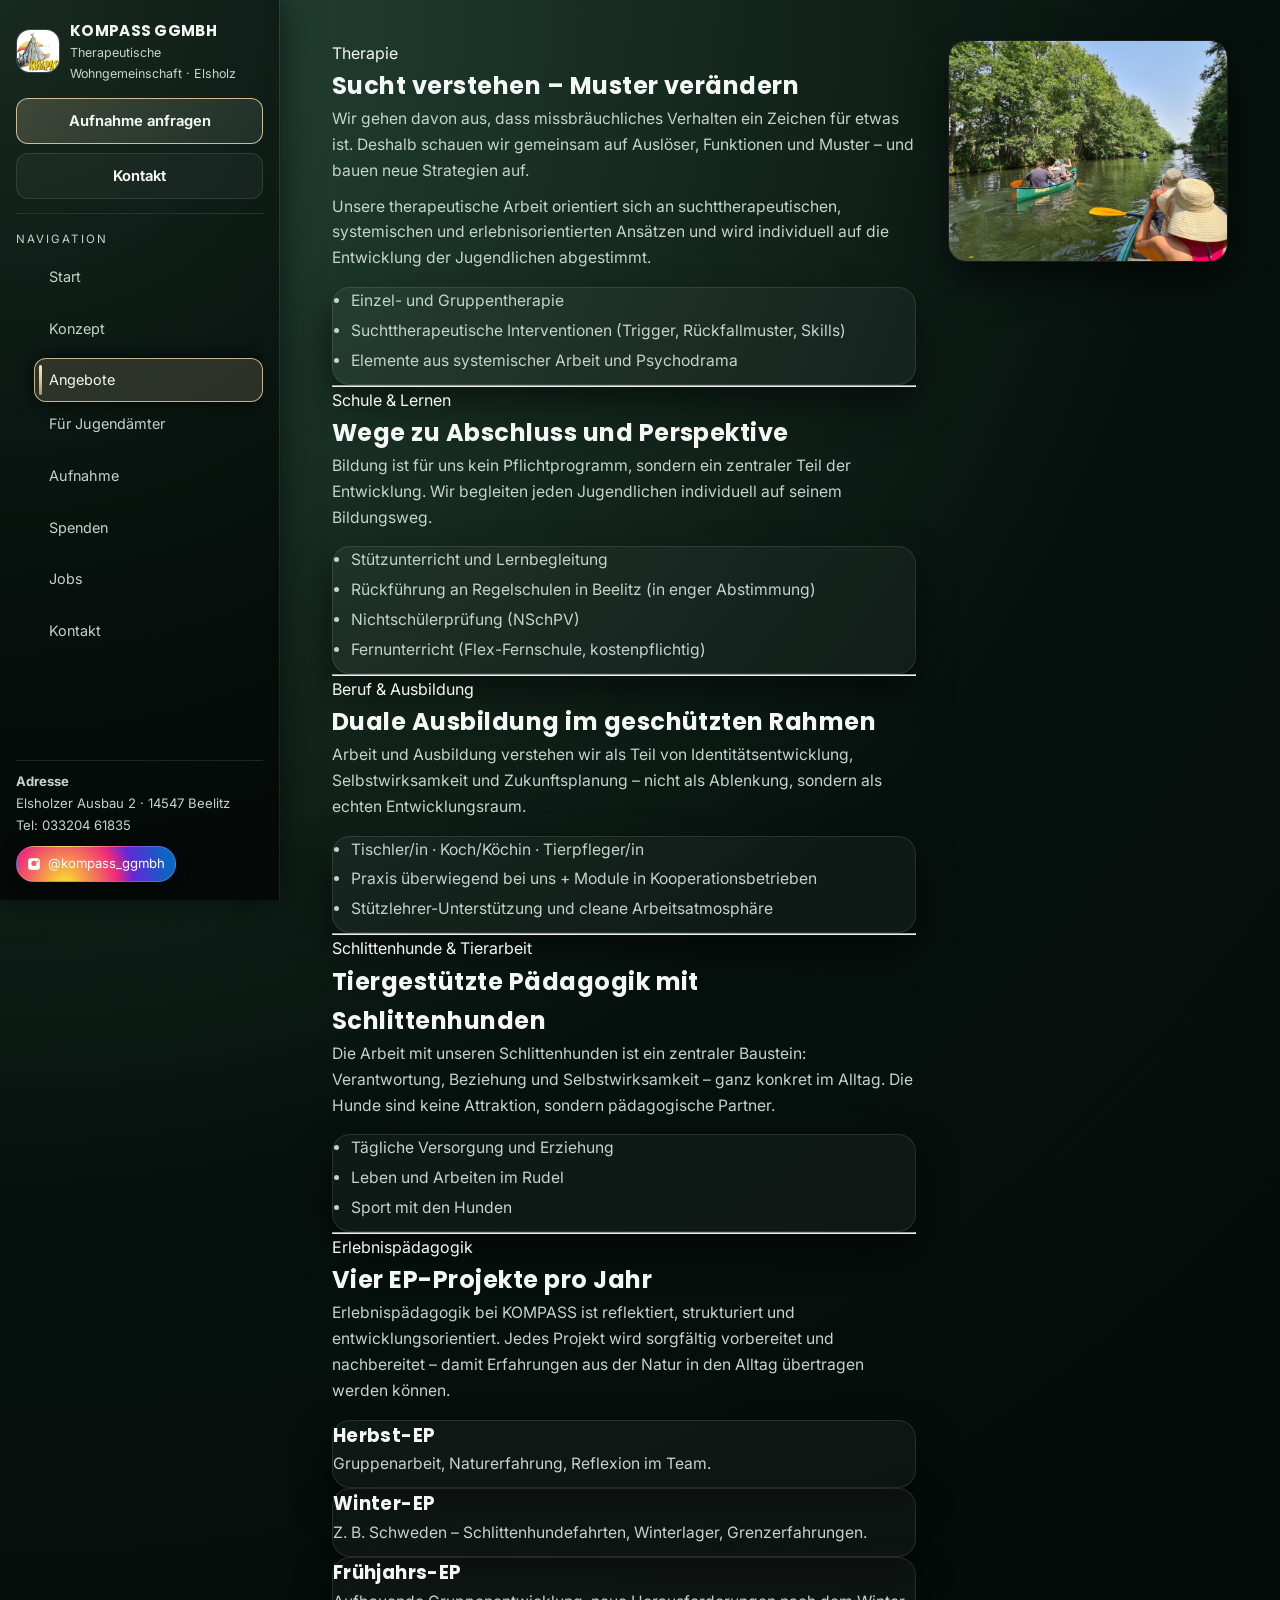
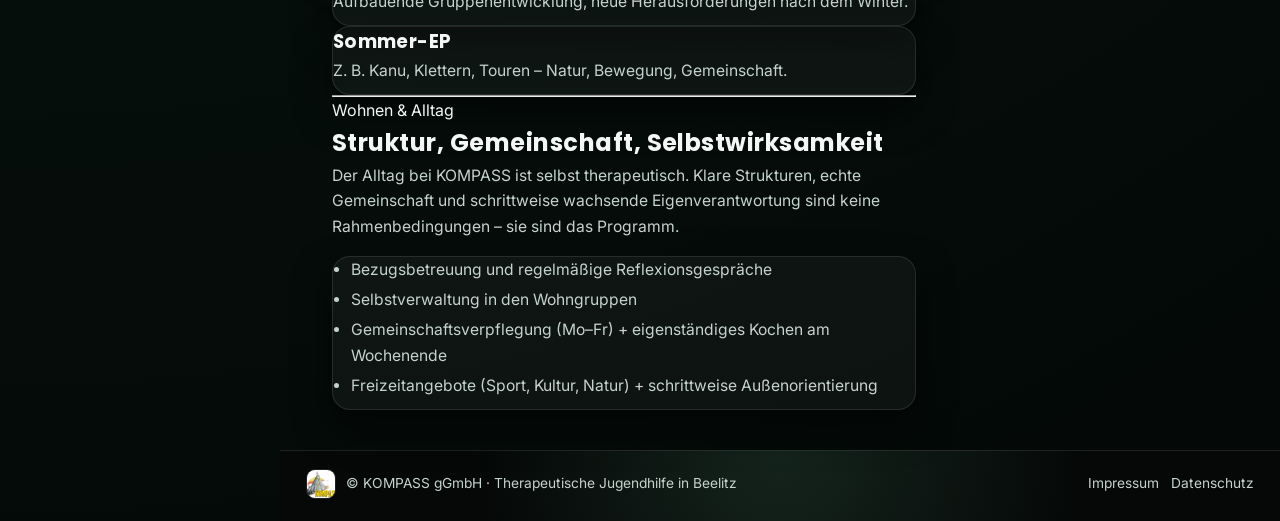
==== angebote.html @ edcd8ee6 "Add files via upload" ====
<!DOCTYPE html>
<html lang="de">
<head>
  <meta charset="UTF-8" /><meta name="viewport" content="width=device-width,initial-scale=1.0" />
  <title>Angebote – KOMPASS gGmbH</title>
  <link rel="preconnect" href="https://fonts.googleapis.com" />
  <link href="https://fonts.googleapis.com/css2?family=Inter:wght@300;400;500;600&family=Poppins:wght@500;600;700&display=swap" rel="stylesheet" />
  <style>
:root{
  --bg:#06110d;
  --bg2:#0d1c16;
  --panel:#0c1712;
  --panel2:#102019;
  --text:#f4f7f5;
  --muted:#c5d3cd;
  --accent:#d9c39b;
  --accent2:#8fbca5;
  --border:rgba(255,255,255,.10);
  --shadow:0 18px 36px rgba(0,0,0,.55);
  --sidebar:280px;
  --radius:18px;
}


/* --- Fix: prevent horizontal scrollbar + sidebar hover stutter --- */
html, body{
  width:100%;
  overflow-x:hidden;
}
.sidebar{
  overflow-x:hidden; /* keep vertical scroll, kill horizontal */
}
.sidebar nav{
  overflow-x:hidden;
}
.sidebar a{
  will-change: transform;
}
/* -------------------------------------------------------------- */

*{box-sizing:border-box;margin:0;padding:0}
html{scroll-behavior:smooth}
body{
  font-family: Inter, system-ui, -apple-system, "Segoe UI", sans-serif;
  background: radial-gradient(circle at top left,#294a3a 0,var(--bg) 48%,#040807 100%);
  color:var(--text);
  line-height:1.65;
}
h1,h2,h3,.brand-name{
  font-family:Poppins,system-ui,-apple-system,"Segoe UI",sans-serif;
  letter-spacing:.02em;
}
a{color:var(--accent);text-decoration:none}
a:hover{text-decoration:underline}

.layout{display:flex;min-height:100vh}

/* Sidebar */
.sidebar{
  position:sticky;top:0;align-self:flex-start;
  width:var(--sidebar);min-height:100vh;
  padding:18px 16px;
  background: radial-gradient(circle at top left,#172a22 0%,#06100c 62%,#040807 100%);
  border-right:1px solid var(--border);
  box-shadow:0 0 32px rgba(0,0,0,.6);
  z-index:20;
  display:flex;flex-direction:column;gap:14px;
}
.brand{display:flex;gap:10px;align-items:center}
.brand-logo{
  width:44px;height:44px;border-radius:14px;overflow:hidden;
  border:1px solid var(--border);background:#20372c;flex:0 0 auto;
}
.brand-logo img{width:100%;height:100%;object-fit:cover}
.brand-name{font-weight:700;font-size:.95rem;text-transform:uppercase}
.brand-sub{font-size:.78rem;color:var(--muted)}

.nav-title{font-size:.72rem;text-transform:uppercase;letter-spacing:.18em;color:var(--muted);margin:6px 0}
.nav{border-top:1px solid var(--border);padding-top:10px;flex:1;overflow-y:auto;overflow-x:hidden}
.nav ul{list-style:none;display:flex;flex-direction:column;gap:4px}
.nav a{
  position:relative;display:block;
  font-size:.9rem;
  padding:9px 10px 9px 14px;
  border-radius:12px;
  border:1px solid transparent;
  color:var(--muted);
  transition:background .18s,border-color .18s,color .18s,transform .12s,box-shadow .18s;
}
.nav a:hover{
  background:rgba(255,255,255,.06);
  border-color:var(--border);
  color:var(--text);
  transform:translateX(1px);
  text-decoration:none;
}
.nav a.active{
  background:rgba(217,195,155,.16);
  border-color:rgba(217,195,155,.9);
  color:var(--text);
  box-shadow:0 0 18px rgba(0,0,0,.75);
}
.nav a.active::before{
  content:"";
  position:absolute;left:4px;top:6px;bottom:6px;width:3px;border-radius:999px;
  background:linear-gradient(180deg,#fbe7b9 0%,#f2c98a 40%,#b3925e 100%);
}

.cta{display:flex;flex-direction:column;gap:8px}
.btn{
  display:inline-flex;align-items:center;justify-content:center;gap:8px;
  font-size:.92rem;font-weight:650;
  padding:10px 12px;border-radius:12px;
  border:1px solid var(--border);
  background:rgba(255,255,255,.04);
  color:var(--text);
  cursor:pointer;
  transition:transform .12s,box-shadow .18s,border-color .18s,background .18s;
}
.btn:hover{
  transform:translateY(-1px);
  border-color:rgba(217,195,155,.55);
  background:rgba(255,255,255,.06);
  box-shadow:0 10px 18px rgba(0,0,0,.35);
  text-decoration:none;
}
.btn.primary{
  border-color:rgba(217,195,155,.95);
  background:linear-gradient(135deg,rgba(217,195,155,.22),rgba(143,188,165,.12));
}

.sidebar-footer{
  border-top:1px solid var(--border);
  padding-top:10px;
  color:var(--muted);
  font-size:.82rem;
}
.ig-pill{
  display:inline-flex;align-items:center;gap:7px;
  margin-top:10px;
  font-size:.82rem;
  padding:6px 10px;border-radius:999px;
  border:1px solid rgba(255,255,255,.20);
  background:radial-gradient(circle at 30% 107%,#f9ce34 0%,#f9ce34 5%,#ee2a7b 45%,#6228d7 60%,#0b65c2 90%);
  color:#fff;text-decoration:none;
  box-shadow:0 0 14px rgba(0,0,0,.65);
}
.ig-pill span.icon{
  width:14px;height:14px;background:#fff;
  -webkit-mask:url("data:image/svg+xml;utf8,<svg xmlns='http://www.w3.org/2000/svg' viewBox='0 0 24 24'><path fill='%23000' d='M7 2h10a5 5 0 0 1 5 5v10a5 5 0 0 1-5 5H7a5 5 0 0 1-5-5V7a5 5 0 0 1 5-5zm5 4.5A4.5 4.5 0 1 0 16.5 11 4.51 4.51 0 0 0 12 6.5zm6-1a1.5 1.5 0 1 0 1.5 1.5A1.5 1.5 0 0 0 18 5.5z'/></svg>") center/contain no-repeat;
          mask:url("data:image/svg+xml;utf8,<svg xmlns='http://www.w3.org/2000/svg' viewBox='0 0 24 24'><path fill='%23000' d='M7 2h10a5 5 0 0 1 5 5v10a5 5 0 0 1-5 5H7a5 5 0 0 1-5-5V7a5 5 0 0 1 5-5zm5 4.5A4.5 4.5 0 1 0 16.5 11 4.51 4.51 0 0 0 12 6.5zm6-1a1.5 1.5 0 1 0 1.5 1.5A1.5 1.5 0 0 0 18 5.5z'/></svg>") center/contain no-repeat;
}

/* Main */
.main{flex:1;min-width:0}
.hero{
  position:relative;
  min-height:62vh;
  padding:56px 34px 78px; /* a bit more top padding so dogs show */
  display:flex;align-items:flex-end;
  border-bottom:1px solid var(--border);
  background:
    linear-gradient(140deg, rgba(4,12,9,0.18), rgba(5,11,9,0.26)),
    url([data-uri]) center/cover no-repeat;
  overflow:hidden;
}
.hero::after{
  content:"";
  position:absolute;inset:auto 0 0 0;height:42%;
  background:linear-gradient(0deg,rgba(6,11,9,.86) 0%,rgba(6,11,9,0) 100%);
  pointer-events:none;
}
.hero-inner{
  position:relative;z-index:1;
  max-width:940px;
  opacity:0;transform:translateY(10px);
  animation:heroFade 900ms ease-out 120ms forwards;
}
@keyframes heroFade{from{opacity:0;transform:translateY(14px)}to{opacity:1;transform:translateY(0)}}
.hero-kicker{font-size:.82rem;text-transform:uppercase;letter-spacing:.18em;color:rgba(255,255,255,.80);margin-bottom:10px}
.hero-title{font-size:clamp(2.35rem,3.1vw,3.05rem);line-height:1.08;margin-bottom:12px}
.hero-title span{color:var(--accent)}
.hero-sub{font-size:1.04rem;color:rgba(245,250,248,.92);max-width:760px;margin-bottom:14px}
.tags{display:flex;flex-wrap:wrap;gap:7px;margin-bottom:10px}
.tag{
  font-size:.78rem;padding:5px 10px;border-radius:999px;
  border:1px solid rgba(255,255,255,.26);
  background:rgba(3,10,7,.28);
  color:var(--text);
  backdrop-filter:blur(3px);
}

/* Content */
.page{padding:34px 34px 46px;max-width:1100px}
.section{
  padding:22px 0;
  border-bottom:1px solid rgba(255,255,255,.07);
  opacity:0;transform:translateY(10px);
  transition:opacity .55s ease-out,transform .55s ease-out;
}
.section.visible{opacity:1;transform:translateY(0)}
.section:last-child{border-bottom:0}
.kicker{font-size:.72rem;text-transform:uppercase;letter-spacing:.18em;color:var(--muted);margin-bottom:6px}
.section h2{
  font-size:1.28rem;margin-bottom:10px;
  display:flex;align-items:baseline;gap:10px
}
.section h2::after{
  content:"";
  height:1px;width:84px;margin-left:6px;
  background:linear-gradient(90deg,var(--accent),transparent);
  opacity:.75;
}

.grid{
  display:grid;
  grid-template-columns:minmax(0,1.8fr) minmax(0,0.92fr);
  gap:18px;
  align-items:start;
}
p{color:var(--muted);font-size:.98rem;margin-bottom:10px}
ul{margin-left:1.1rem;margin-bottom:10px;color:var(--muted);font-size:.98rem}
li{margin-bottom:4px}

.card{
  background:rgba(255,255,255,.04);
  border:1px solid var(--border);
  border-radius:var(--radius);
  box-shadow:var(--shadow);
}
.card.pad{padding:14px 14px 12px}

.side-photo{
  border-radius:var(--radius);
  overflow:hidden;
  border:1px solid var(--border);
  background:#020403;
  box-shadow:var(--shadow);
}
.side-photo img{
  display:block;width:100%;height:220px;
  object-fit:cover;
}

/* Footer */
.footer{
  border-top:1px solid var(--border);
  padding:18px 26px 22px;
  background:radial-gradient(circle at top,#15241d 0%,#050807 60%);
  color:var(--muted);font-size:.86rem;
}
.footer-inner{
  max-width:1100px;margin:0 auto;
  display:flex;justify-content:space-between;gap:14px;flex-wrap:wrap;align-items:center;
}
.footer-left{display:flex;align-items:center;gap:10px}
.footer-logo{width:30px;height:30px;border-radius:9px;overflow:hidden;border:1px solid var(--border)}
.footer-logo img{width:100%;height:100%;object-fit:cover}
.footer-links{display:flex;gap:12px;flex-wrap:wrap}
.footer-links a{color:var(--muted)}
.footer-links a:hover{color:var(--accent)}

/* Mobile */
.mobile-toggle{display:none}
@media(max-width:920px){
  .layout{flex-direction:column}
  .sidebar{position:relative;width:100%;min-height:auto;border-right:0;border-bottom:1px solid var(--border)}
  .nav{display:none}
  .nav.open{display:block;max-height:340px}
  .mobile-toggle{display:inline-flex}
  .page,.hero{padding-left:16px;padding-right:16px}
  .grid{grid-template-columns:1fr}
  .side-photo img{height:200px}
}

/* Angebote jump links */
.page a{scroll-margin-top:90px}

/* Anfahrt map */
.map-wrapper { margin-top: 1.5rem; }
.map-link { margin-top: 0.5rem; font-size: 0.9rem; }
.map-link a { color: var(--accent); text-decoration: none; }
.map-link a:hover { text-decoration: underline; }


/* Calendar embed */
.calendar-embed{
  width:100%;
  overflow:hidden;
  border-radius:14px;
  border:1px solid var(--border);
  background: rgba(255,255,255,0.02);
}
.calendar-embed iframe{
  width:100%;
  height:720px;
  border:0;
  display:block;
}
@media (max-width: 720px){
  .calendar-embed iframe{ height: 620px; }
}

.navicon{display:inline-block;width:1.3em;opacity:.9;margin-right:.4em}


/* Fix: text above side-photo (prevents headline from sitting behind images) */
.grid > div:first-child{ position: relative; z-index: 2; }
.side-photo{ position: relative; z-index: 1; }
.side-photo img{ display:block; }
/* --------------------------------------------------------------- */

</style>
</head>
<body>
<div class="layout">
  <aside class="sidebar"> <div class="brand"> <div class="brand-logo"><img src="[data-uri]" alt="KOMPASS Logo"></div> <div> <div class="brand-name">KOMPASS gGmbH</div> <div class="brand-sub">Therapeutische Wohngemeinschaft · Elsholz</div> </div> </div> <button class="btn mobile-toggle" id="navToggle" type="button">☰ Menü</button> <div class="cta"> <a class="btn primary" href="/pages/aufnahme.html">Aufnahme anfragen</a> <a class="btn" href="/pages/kontakt.html">Kontakt</a> </div> <nav class="nav" id="nav"> <div class="nav-title">Navigation</div> <ul>
      <li><a href="/index.html">Start</a></li>
      <li><a href="/pages/konzept.html">Konzept</a></li>
      <li><a href="/pages/angebote.html" class="active">Angebote</a><a href="/jugendaemter.html">Für Jugendämter</a></li>
      
      <li><a href="/pages/aufnahme.html">Aufnahme</a></li>
      <li><a href="/pages/spenden.html">Spenden</a></li>
      <li><a href="/pages/jobs.html">Jobs</a></li>
      <li><a href="/pages/kontakt.html">Kontakt</a></li>
    </ul> </nav> <div class="sidebar-footer"> <strong>Adresse</strong><br> Elsholzer Ausbau 2 · 14547 Beelitz<br> Tel: 033204 61835<br> <a class="ig-pill" href="https://www.instagram.com/kompass_ggmbh" target="_blank" rel="noopener"> <span class="icon"></span><span>@kompass_ggmbh</span> </a> </div> </aside>
  <div class="main">
    <div class="page" style="max-width:960px;margin:0 auto;padding:40px 32px;">
      <div style="display:grid;grid-template-columns:1fr 280px;gap:32px;align-items:start;"><div><div class="section-block" id="therapie">
    <div class="section-label">Therapie</div>
    <h2>Sucht verstehen – Muster verändern</h2>
    <p>Wir gehen davon aus, dass missbräuchliches Verhalten ein Zeichen für etwas ist. Deshalb schauen wir gemeinsam auf Auslöser, Funktionen und Muster – und bauen neue Strategien auf.</p>
    <p>Unsere therapeutische Arbeit orientiert sich an suchttherapeutischen, systemischen und erlebnisorientierten Ansätzen und wird individuell auf die Entwicklung der Jugendlichen abgestimmt.</p>
    <div class="card" style="margin-top:16px;">
      <ul>
        <li>Einzel- und Gruppentherapie</li>
        <li>Suchttherapeutische Interventionen (Trigger, Rückfallmuster, Skills)</li>
        <li>Elemente aus systemischer Arbeit und Psychodrama</li>
      </ul>
    </div>
  </div>

  <hr class="divider" />

  <div class="section-block" id="schule">
    <div class="section-label">Schule &amp; Lernen</div>
    <h2>Wege zu Abschluss und Perspektive</h2>
    <p>Bildung ist für uns kein Pflichtprogramm, sondern ein zentraler Teil der Entwicklung. Wir begleiten jeden Jugendlichen individuell auf seinem Bildungsweg.</p>
    <div class="card" style="margin-top:16px;">
      <ul>
        <li>Stützunterricht und Lernbegleitung</li>
        <li>Rückführung an Regelschulen in Beelitz (in enger Abstimmung)</li>
        <li>Nichtschülerprüfung (NSchPV)</li>
        <li>Fernunterricht (Flex-Fernschule, kostenpflichtig)</li>
      </ul>
    </div>
  </div>

  <hr class="divider" />

  <div class="section-block" id="ausbildung">
    <div class="section-label">Beruf &amp; Ausbildung</div>
    <h2>Duale Ausbildung im geschützten Rahmen</h2>
    <p>Arbeit und Ausbildung verstehen wir als Teil von Identitätsentwicklung, Selbstwirksamkeit und Zukunftsplanung – nicht als Ablenkung, sondern als echten Entwicklungsraum.</p>
    <div class="card" style="margin-top:16px;">
      <ul>
        <li>Tischler/in · Koch/Köchin · Tierpfleger/in</li>
        <li>Praxis überwiegend bei uns + Module in Kooperationsbetrieben</li>
        <li>Stützlehrer-Unterstützung und cleane Arbeitsatmosphäre</li>
      </ul>
    </div>
  </div>

  <hr class="divider" />

  <div class="section-block" id="schlitten">
    <div class="section-label">Schlittenhunde &amp; Tierarbeit</div>
    <h2>Tiergestützte Pädagogik mit Schlittenhunden</h2>
    <p>Die Arbeit mit unseren Schlittenhunden ist ein zentraler Baustein: Verantwortung, Beziehung und Selbstwirksamkeit – ganz konkret im Alltag. Die Hunde sind keine Attraktion, sondern pädagogische Partner.</p>
    <div class="card" style="margin-top:16px;">
      <ul>
        <li>Tägliche Versorgung und Erziehung</li>
        <li>Leben und Arbeiten im Rudel</li>
        <li>Sport mit den Hunden</li>
      </ul>
    </div>
  </div>

  <hr class="divider" />

  <div class="section-block" id="ep">
    <div class="section-label">Erlebnispädagogik</div>
    <h2>Vier EP-Projekte pro Jahr</h2>
    <p>Erlebnispädagogik bei KOMPASS ist reflektiert, strukturiert und entwicklungsorientiert. Jedes Projekt wird sorgfältig vorbereitet und nachbereitet – damit Erfahrungen aus der Natur in den Alltag übertragen werden können.</p>
    <div class="card-grid" style="margin-top:16px;">
      <div class="card"><h3>Herbst-EP</h3><p>Gruppenarbeit, Naturerfahrung, Reflexion im Team.</p></div>
      <div class="card"><h3>Winter-EP</h3><p>Z. B. Schweden – Schlittenhundefahrten, Winterlager, Grenzerfahrungen.</p></div>
      <div class="card"><h3>Frühjahrs-EP</h3><p>Aufbauende Gruppenentwicklung, neue Herausforderungen nach dem Winter.</p></div>
      <div class="card"><h3>Sommer-EP</h3><p>Z. B. Kanu, Klettern, Touren – Natur, Bewegung, Gemeinschaft.</p></div>
    </div>
  </div>

  <hr class="divider" />

  <div class="section-block" id="wohnen">
    <div class="section-label">Wohnen &amp; Alltag</div>
    <h2>Struktur, Gemeinschaft, Selbstwirksamkeit</h2>
    <p>Der Alltag bei KOMPASS ist selbst therapeutisch. Klare Strukturen, echte Gemeinschaft und schrittweise wachsende Eigenverantwortung sind keine Rahmenbedingungen – sie sind das Programm.</p>
    <div class="card" style="margin-top:16px;">
      <ul>
        <li>Bezugsbetreuung und regelmäßige Reflexionsgespräche</li>
        <li>Selbstverwaltung in den Wohngruppen</li>
        <li>Gemeinschaftsverpflegung (Mo–Fr) + eigenständiges Kochen am Wochenende</li>
        <li>Freizeitangebote (Sport, Kultur, Natur) + schrittweise Außenorientierung</li>
      </ul>
    </div>
  </div></div><div style="position:sticky;top:24px;"><div class="side-photo"><img src="[data-uri]" alt="KOMPASS" /></div></div></div>
    </div>
    <footer class="footer"> <div class="footer-inner"> <div class="footer-left"> <div class="footer-logo"><img src="[data-uri]" alt="KOMPASS Logo klein"></div> <div>© KOMPASS gGmbH · Therapeutische Jugendhilfe in Beelitz</div> </div> <div class="footer-links"> <a href="/pages/impressum.html">Impressum</a> <a href="/pages/datenschutz.html">Datenschutz</a> </div> </div> </footer>
  </div>
</div>
</body>
</html>
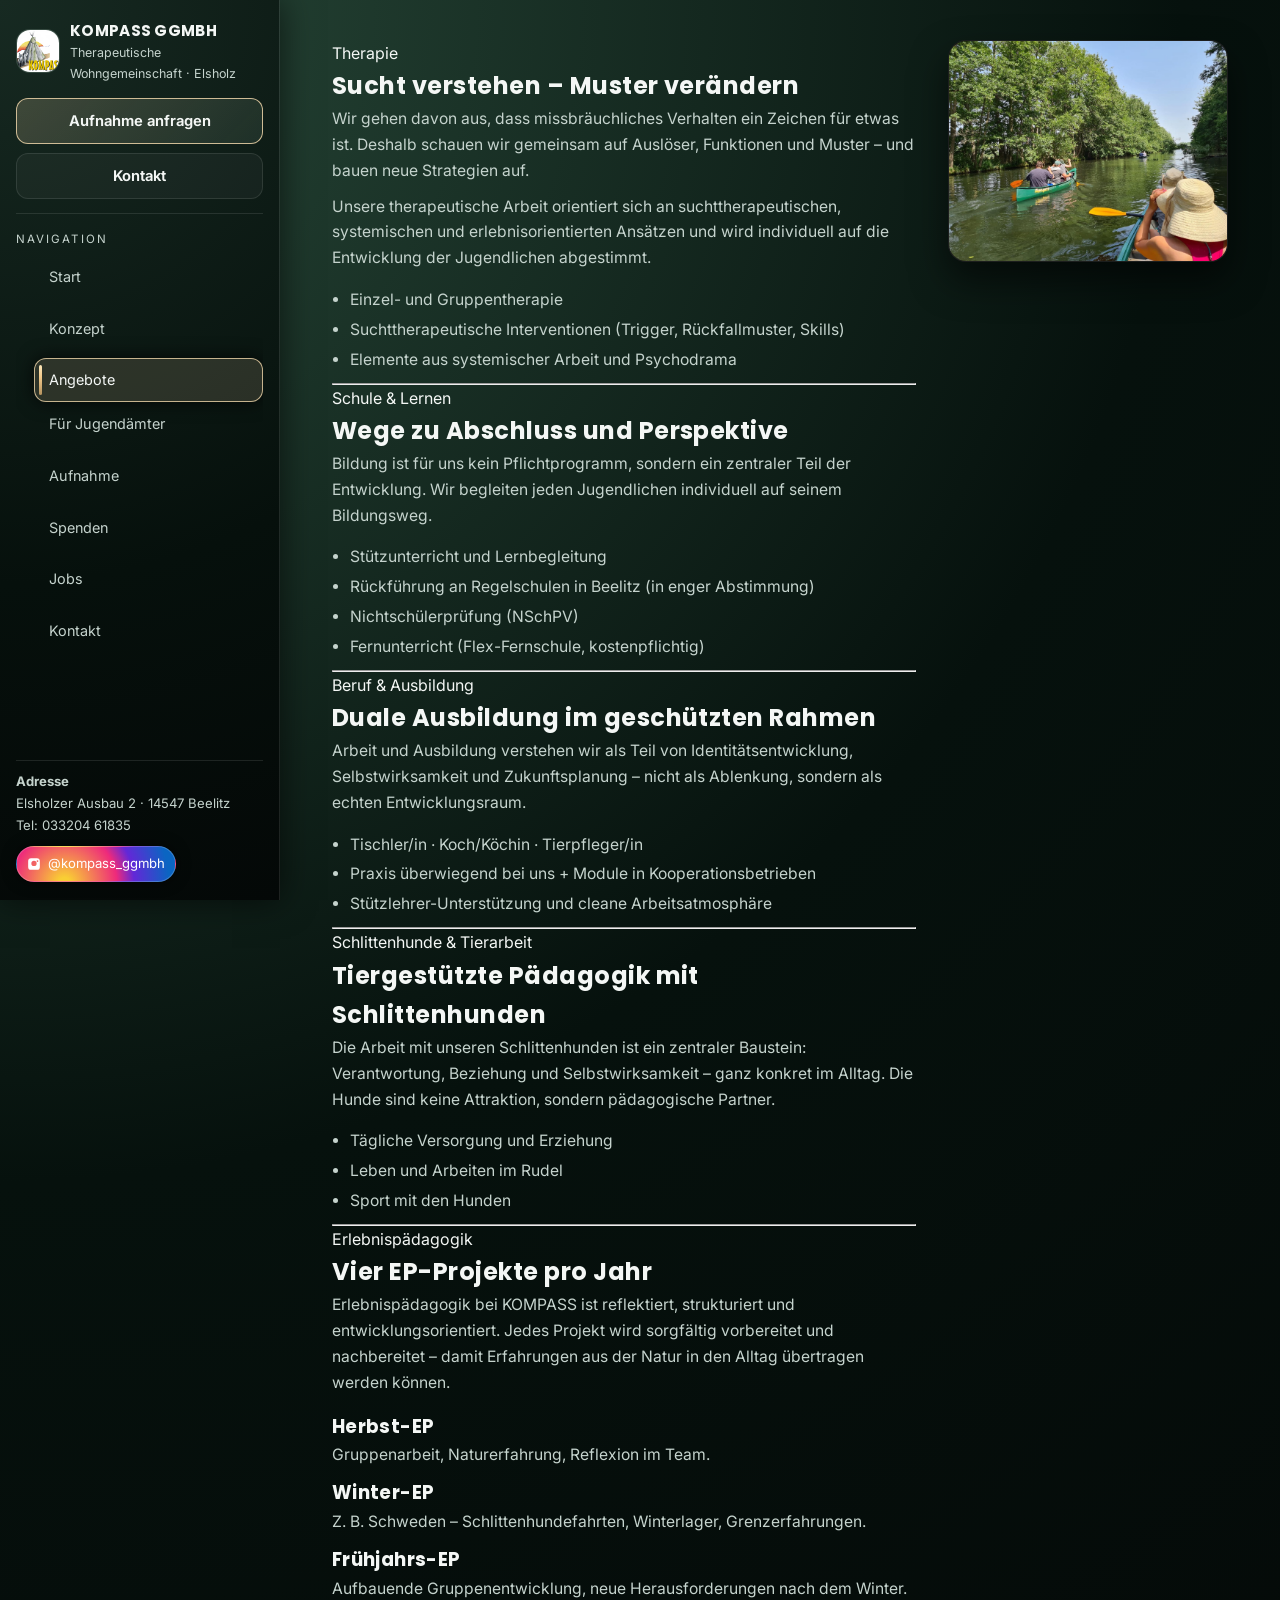
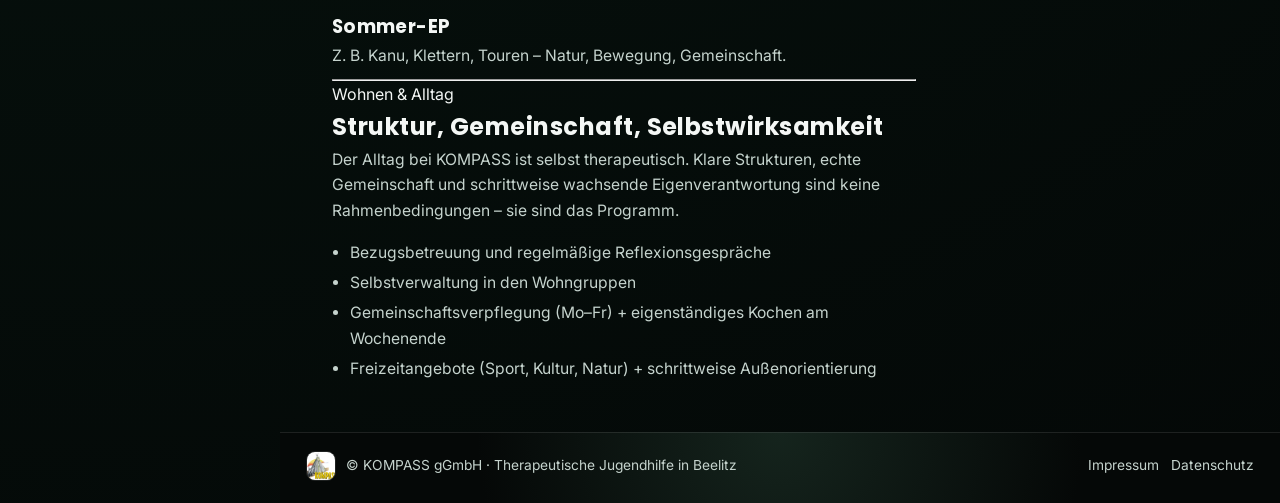
==== commit e9fee61e: "Add files via upload" ====
--- a/angebote.html
+++ b/angebote.html
@@ -214,7 +214,7 @@
 
 .grid{
   display:grid;
-  grid-template-columns:minmax(0,1.8fr) minmax(0,0.92fr);
+  grid-template-columns:1fr;
   gap:18px;
   align-items:start;
 }
@@ -310,19 +310,24 @@
 .side-photo img{ display:block; }
 /* --------------------------------------------------------------- */
 
+
+/* stacked-clean-override */
+.grid{display:block !important;grid-template-columns:none !important;}
+.grid>*{display:block !important;width:100% !important;max-width:760px !important;margin:0 0 22px 0 !important;float:none !important;}
+.card,.card.pad{background:transparent !important;border:0 !important;border-radius:0 !important;box-shadow:none !important;padding:0 !important;}
 </style>
 </head>
 <body>
 <div class="layout">
-  <aside class="sidebar"> <div class="brand"> <div class="brand-logo"><img src="[data-uri]" alt="KOMPASS Logo"></div> <div> <div class="brand-name">KOMPASS gGmbH</div> <div class="brand-sub">Therapeutische Wohngemeinschaft · Elsholz</div> </div> </div> <button class="btn mobile-toggle" id="navToggle" type="button">☰ Menü</button> <div class="cta"> <a class="btn primary" href="/pages/aufnahme.html">Aufnahme anfragen</a> <a class="btn" href="/pages/kontakt.html">Kontakt</a> </div> <nav class="nav" id="nav"> <div class="nav-title">Navigation</div> <ul>
+  <aside class="sidebar"> <div class="brand"> <div class="brand-logo"><img src="[data-uri]" alt="KOMPASS Logo"></div> <div> <div class="brand-name">KOMPASS gGmbH</div> <div class="brand-sub">Therapeutische Wohngemeinschaft · Elsholz</div> </div> </div> <button class="btn mobile-toggle" id="navToggle" type="button">☰ Menü</button> <div class="cta"> <a class="btn primary" href="/aufnahme.html">Aufnahme anfragen</a> <a class="btn" href="/kontakt.html">Kontakt</a> </div> <nav class="nav" id="nav"> <div class="nav-title">Navigation</div> <ul>
       <li><a href="/index.html">Start</a></li>
-      <li><a href="/pages/konzept.html">Konzept</a></li>
-      <li><a href="/pages/angebote.html" class="active">Angebote</a><a href="/jugendaemter.html">Für Jugendämter</a></li>
+      <li><a href="/konzept.html">Konzept</a></li>
+      <li><a href="/angebote.html" class="active">Angebote</a><a href="/jugendaemter.html">Für Jugendämter</a></li>
       
-      <li><a href="/pages/aufnahme.html">Aufnahme</a></li>
-      <li><a href="/pages/spenden.html">Spenden</a></li>
-      <li><a href="/pages/jobs.html">Jobs</a></li>
-      <li><a href="/pages/kontakt.html">Kontakt</a></li>
+      <li><a href="/aufnahme.html">Aufnahme</a></li>
+      <li><a href="/spenden.html">Spenden</a></li>
+      <li><a href="/jobs.html">Jobs</a></li>
+      <li><a href="/kontakt.html">Kontakt</a></li>
     </ul> </nav> <div class="sidebar-footer"> <strong>Adresse</strong><br> Elsholzer Ausbau 2 · 14547 Beelitz<br> Tel: 033204 61835<br> <a class="ig-pill" href="https://www.instagram.com/kompass_ggmbh" target="_blank" rel="noopener"> <span class="icon"></span><span>@kompass_ggmbh</span> </a> </div> </aside>
   <div class="main">
     <div class="page" style="max-width:960px;margin:0 auto;padding:40px 32px;">
@@ -416,7 +421,7 @@
     </div>
   </div></div><div style="position:sticky;top:24px;"><div class="side-photo"><img src="[data-uri]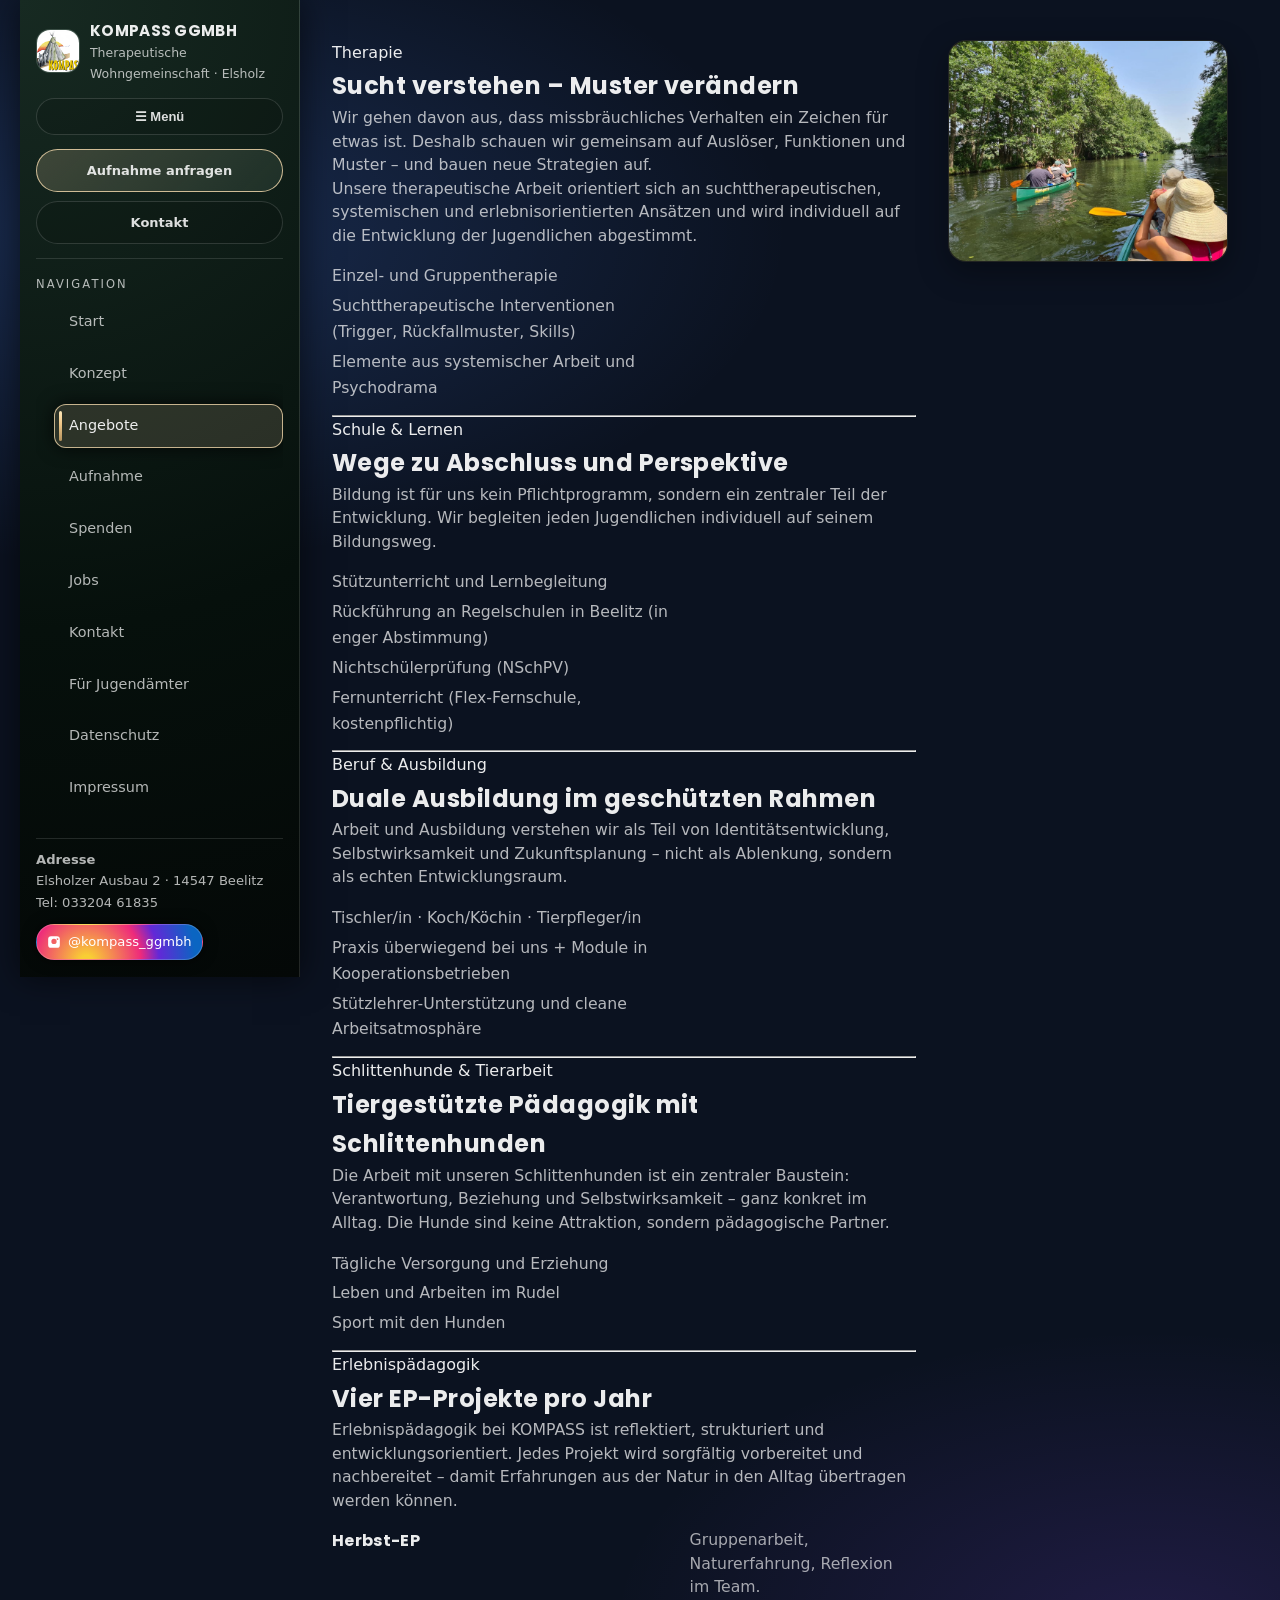
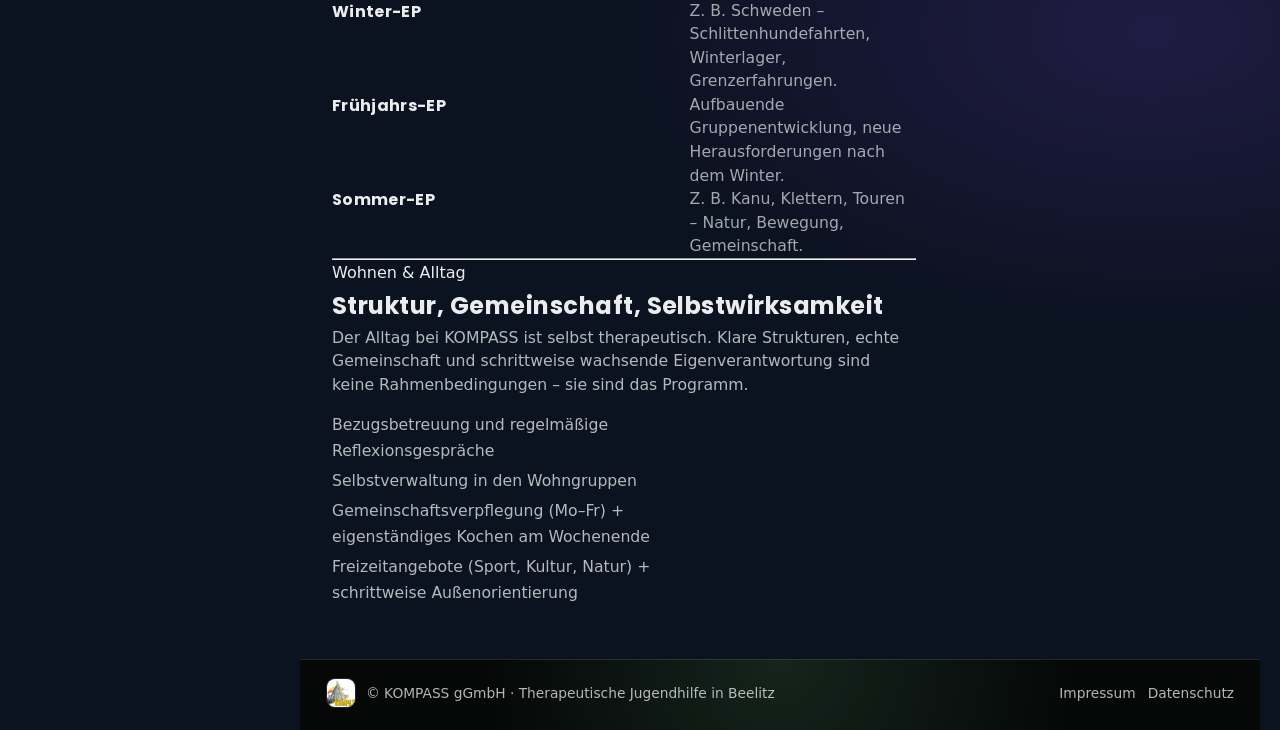
==== commit abde447b: "Add files via upload" ====
--- a/angebote.html
+++ b/angebote.html
@@ -1,428 +1,100 @@
 <!DOCTYPE html>
+
 <html lang="de">
 <head>
-  <meta charset="UTF-8" /><meta name="viewport" content="width=device-width,initial-scale=1.0" />
-  <title>Angebote – KOMPASS gGmbH</title>
-  <link rel="preconnect" href="https://fonts.googleapis.com" />
-  <link href="https://fonts.googleapis.com/css2?family=Inter:wght@300;400;500;600&family=Poppins:wght@500;600;700&display=swap" rel="stylesheet" />
-  <style>
-:root{
-  --bg:#06110d;
-  --bg2:#0d1c16;
-  --panel:#0c1712;
-  --panel2:#102019;
-  --text:#f4f7f5;
-  --muted:#c5d3cd;
-  --accent:#d9c39b;
-  --accent2:#8fbca5;
-  --border:rgba(255,255,255,.10);
-  --shadow:0 18px 36px rgba(0,0,0,.55);
-  --sidebar:280px;
-  --radius:18px;
-}
+<meta charset="utf-8"/><meta content="width=device-width,initial-scale=1.0" name="viewport"/>
+<title>Angebote – KOMPASS gGmbH</title>
+<link href="https://fonts.googleapis.com" rel="preconnect"/>
+<link href="https://fonts.googleapis.com/css2?family=Inter:wght@300;400;500;600&amp;family=Poppins:wght@500;600;700&amp;display=swap" rel="stylesheet"/>
 
-
-/* --- Fix: prevent horizontal scrollbar + sidebar hover stutter --- */
-html, body{
-  width:100%;
-  overflow-x:hidden;
-}
-.sidebar{
-  overflow-x:hidden; /* keep vertical scroll, kill horizontal */
-}
-.sidebar nav{
-  overflow-x:hidden;
-}
-.sidebar a{
-  will-change: transform;
-}
-/* -------------------------------------------------------------- */
-
-*{box-sizing:border-box;margin:0;padding:0}
-html{scroll-behavior:smooth}
-body{
-  font-family: Inter, system-ui, -apple-system, "Segoe UI", sans-serif;
-  background: radial-gradient(circle at top left,#294a3a 0,var(--bg) 48%,#040807 100%);
-  color:var(--text);
-  line-height:1.65;
-}
-h1,h2,h3,.brand-name{
-  font-family:Poppins,system-ui,-apple-system,"Segoe UI",sans-serif;
-  letter-spacing:.02em;
-}
-a{color:var(--accent);text-decoration:none}
-a:hover{text-decoration:underline}
-
-.layout{display:flex;min-height:100vh}
-
-/* Sidebar */
-.sidebar{
-  position:sticky;top:0;align-self:flex-start;
-  width:var(--sidebar);min-height:100vh;
-  padding:18px 16px;
-  background: radial-gradient(circle at top left,#172a22 0%,#06100c 62%,#040807 100%);
-  border-right:1px solid var(--border);
-  box-shadow:0 0 32px rgba(0,0,0,.6);
-  z-index:20;
-  display:flex;flex-direction:column;gap:14px;
-}
-.brand{display:flex;gap:10px;align-items:center}
-.brand-logo{
-  width:44px;height:44px;border-radius:14px;overflow:hidden;
-  border:1px solid var(--border);background:#20372c;flex:0 0 auto;
-}
-.brand-logo img{width:100%;height:100%;object-fit:cover}
-.brand-name{font-weight:700;font-size:.95rem;text-transform:uppercase}
-.brand-sub{font-size:.78rem;color:var(--muted)}
-
-.nav-title{font-size:.72rem;text-transform:uppercase;letter-spacing:.18em;color:var(--muted);margin:6px 0}
-.nav{border-top:1px solid var(--border);padding-top:10px;flex:1;overflow-y:auto;overflow-x:hidden}
-.nav ul{list-style:none;display:flex;flex-direction:column;gap:4px}
-.nav a{
-  position:relative;display:block;
-  font-size:.9rem;
-  padding:9px 10px 9px 14px;
-  border-radius:12px;
-  border:1px solid transparent;
-  color:var(--muted);
-  transition:background .18s,border-color .18s,color .18s,transform .12s,box-shadow .18s;
-}
-.nav a:hover{
-  background:rgba(255,255,255,.06);
-  border-color:var(--border);
-  color:var(--text);
-  transform:translateX(1px);
-  text-decoration:none;
-}
-.nav a.active{
-  background:rgba(217,195,155,.16);
-  border-color:rgba(217,195,155,.9);
-  color:var(--text);
-  box-shadow:0 0 18px rgba(0,0,0,.75);
-}
-.nav a.active::before{
-  content:"";
-  position:absolute;left:4px;top:6px;bottom:6px;width:3px;border-radius:999px;
-  background:linear-gradient(180deg,#fbe7b9 0%,#f2c98a 40%,#b3925e 100%);
-}
-
-.cta{display:flex;flex-direction:column;gap:8px}
-.btn{
-  display:inline-flex;align-items:center;justify-content:center;gap:8px;
-  font-size:.92rem;font-weight:650;
-  padding:10px 12px;border-radius:12px;
-  border:1px solid var(--border);
-  background:rgba(255,255,255,.04);
-  color:var(--text);
-  cursor:pointer;
-  transition:transform .12s,box-shadow .18s,border-color .18s,background .18s;
-}
-.btn:hover{
-  transform:translateY(-1px);
-  border-color:rgba(217,195,155,.55);
-  background:rgba(255,255,255,.06);
-  box-shadow:0 10px 18px rgba(0,0,0,.35);
-  text-decoration:none;
-}
-.btn.primary{
-  border-color:rgba(217,195,155,.95);
-  background:linear-gradient(135deg,rgba(217,195,155,.22),rgba(143,188,165,.12));
-}
-
-.sidebar-footer{
-  border-top:1px solid var(--border);
-  padding-top:10px;
-  color:var(--muted);
-  font-size:.82rem;
-}
-.ig-pill{
-  display:inline-flex;align-items:center;gap:7px;
-  margin-top:10px;
-  font-size:.82rem;
-  padding:6px 10px;border-radius:999px;
-  border:1px solid rgba(255,255,255,.20);
-  background:radial-gradient(circle at 30% 107%,#f9ce34 0%,#f9ce34 5%,#ee2a7b 45%,#6228d7 60%,#0b65c2 90%);
-  color:#fff;text-decoration:none;
-  box-shadow:0 0 14px rgba(0,0,0,.65);
-}
-.ig-pill span.icon{
-  width:14px;height:14px;background:#fff;
-  -webkit-mask:url("data:image/svg+xml;utf8,<svg xmlns='http://www.w3.org/2000/svg' viewBox='0 0 24 24'><path fill='%23000' d='M7 2h10a5 5 0 0 1 5 5v10a5 5 0 0 1-5 5H7a5 5 0 0 1-5-5V7a5 5 0 0 1 5-5zm5 4.5A4.5 4.5 0 1 0 16.5 11 4.51 4.51 0 0 0 12 6.5zm6-1a1.5 1.5 0 1 0 1.5 1.5A1.5 1.5 0 0 0 18 5.5z'/></svg>") center/contain no-repeat;
-          mask:url("data:image/svg+xml;utf8,<svg xmlns='http://www.w3.org/2000/svg' viewBox='0 0 24 24'><path fill='%23000' d='M7 2h10a5 5 0 0 1 5 5v10a5 5 0 0 1-5 5H7a5 5 0 0 1-5-5V7a5 5 0 0 1 5-5zm5 4.5A4.5 4.5 0 1 0 16.5 11 4.51 4.51 0 0 0 12 6.5zm6-1a1.5 1.5 0 1 0 1.5 1.5A1.5 1.5 0 0 0 18 5.5z'/></svg>") center/contain no-repeat;
-}
-
-/* Main */
-.main{flex:1;min-width:0}
-.hero{
-  position:relative;
-  min-height:62vh;
-  padding:56px 34px 78px; /* a bit more top padding so dogs show */
-  display:flex;align-items:flex-end;
-  border-bottom:1px solid var(--border);
-  background:
-    linear-gradient(140deg, rgba(4,12,9,0.18), rgba(5,11,9,0.26)),
-    url([data-uri]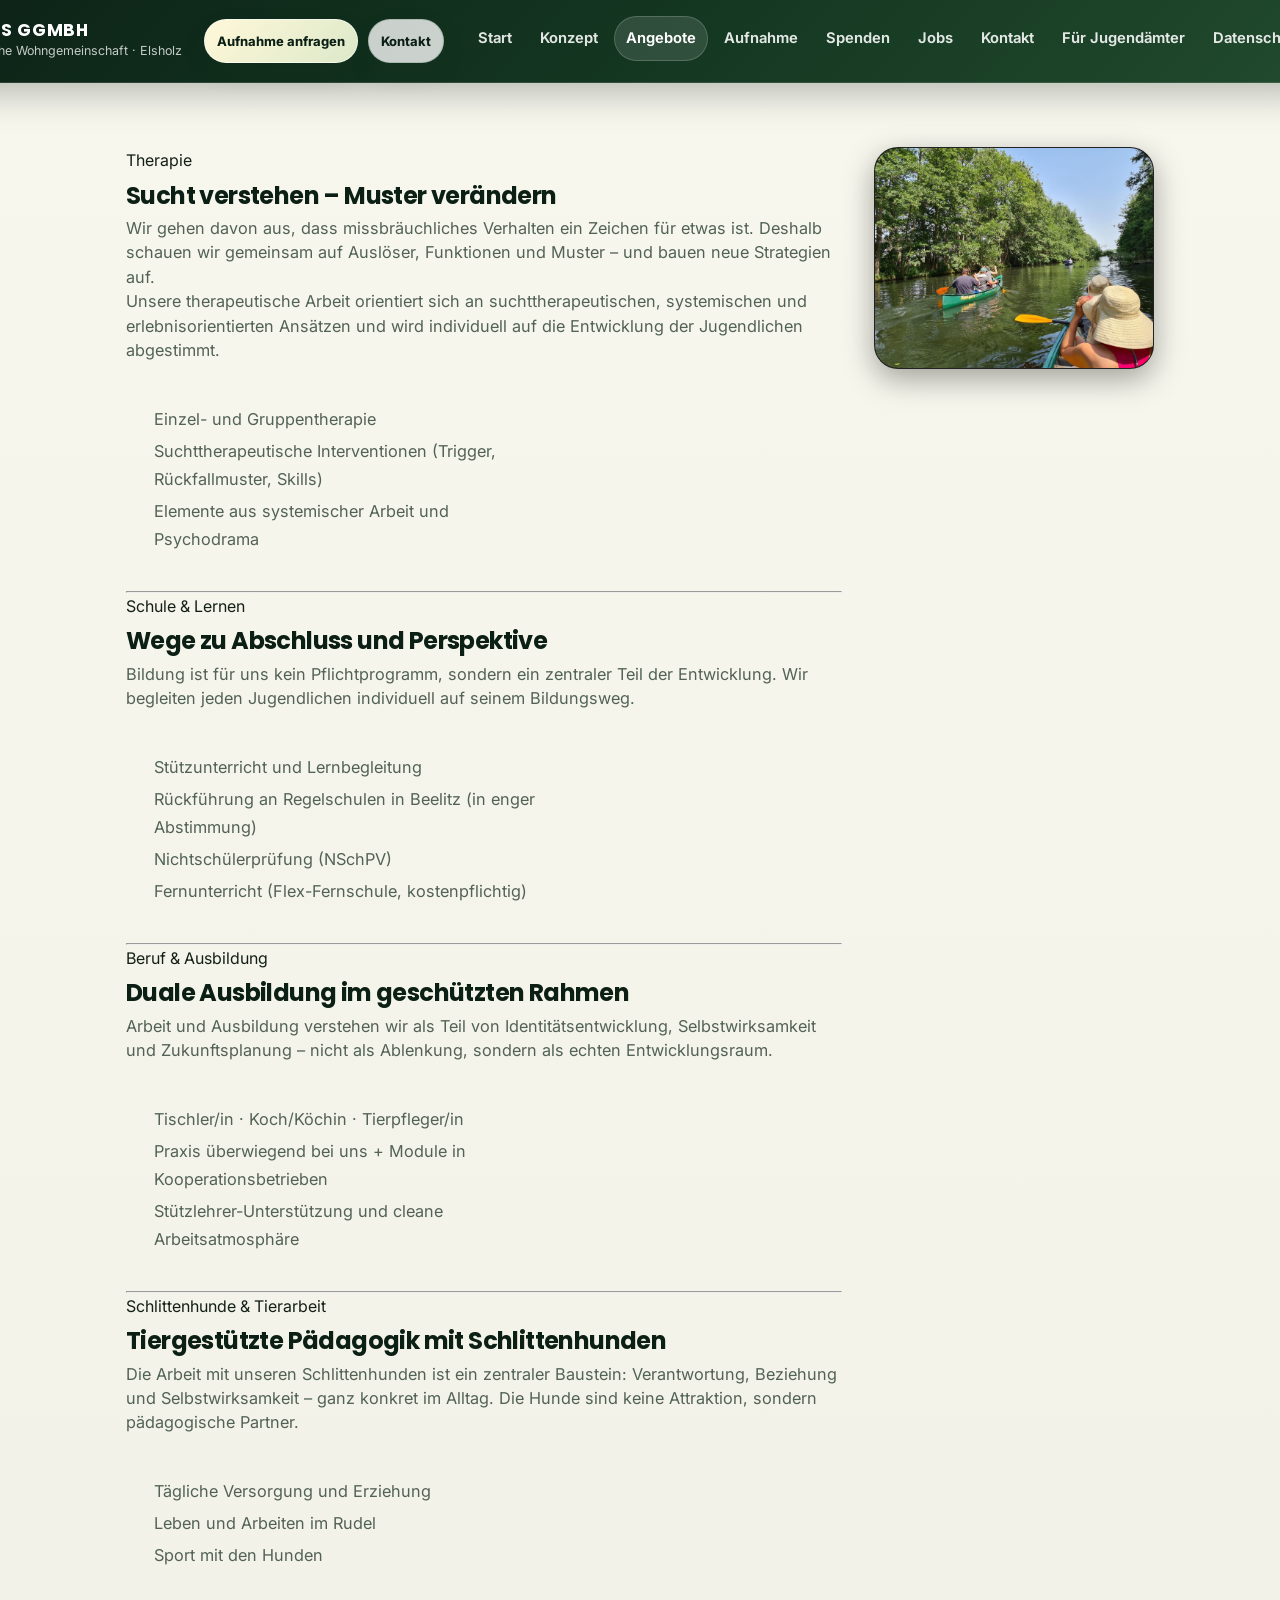
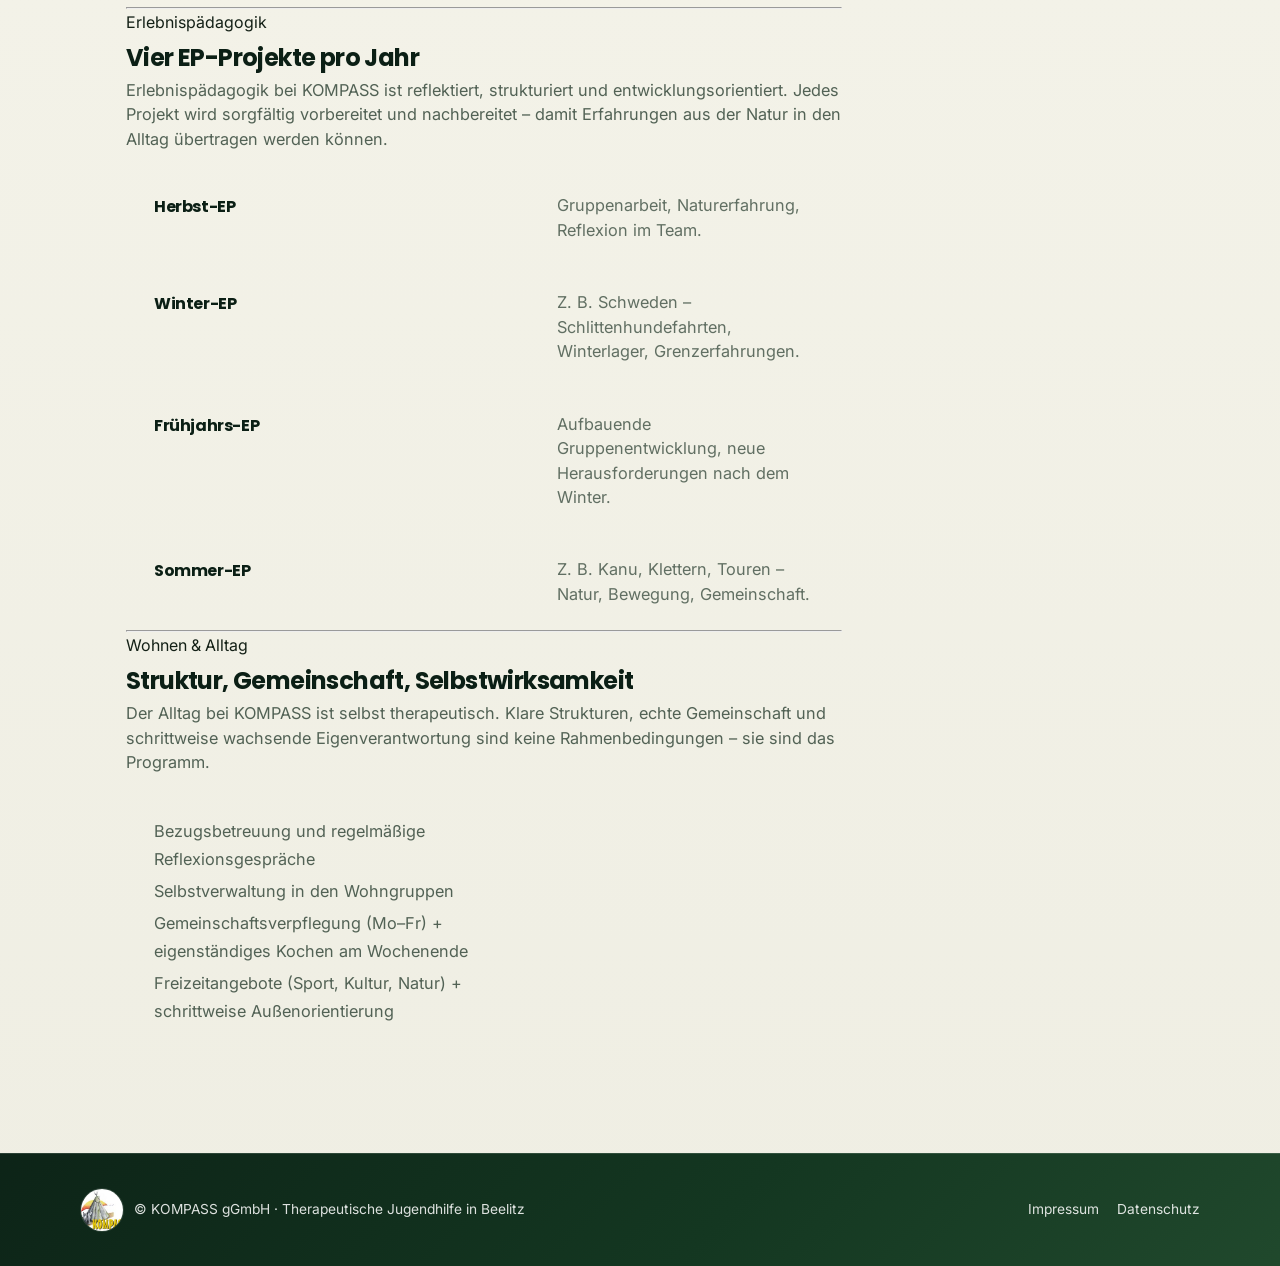
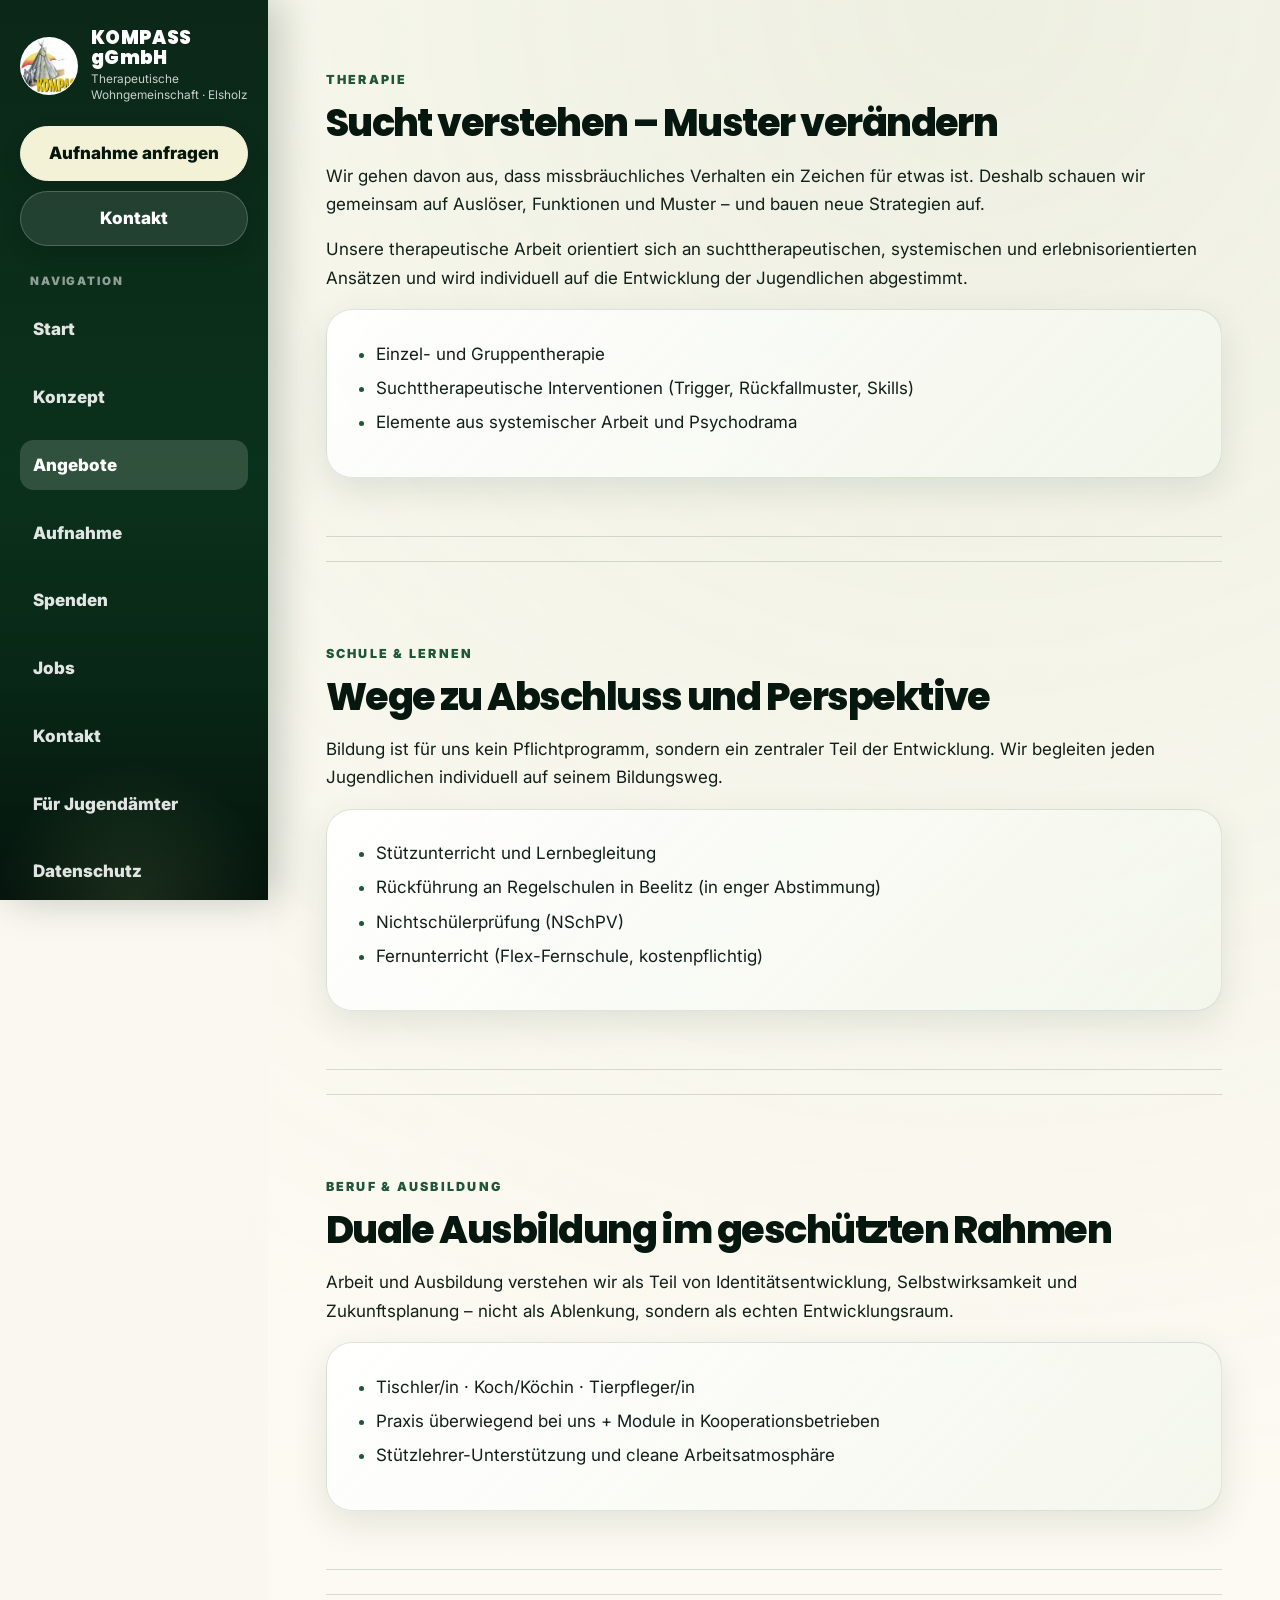
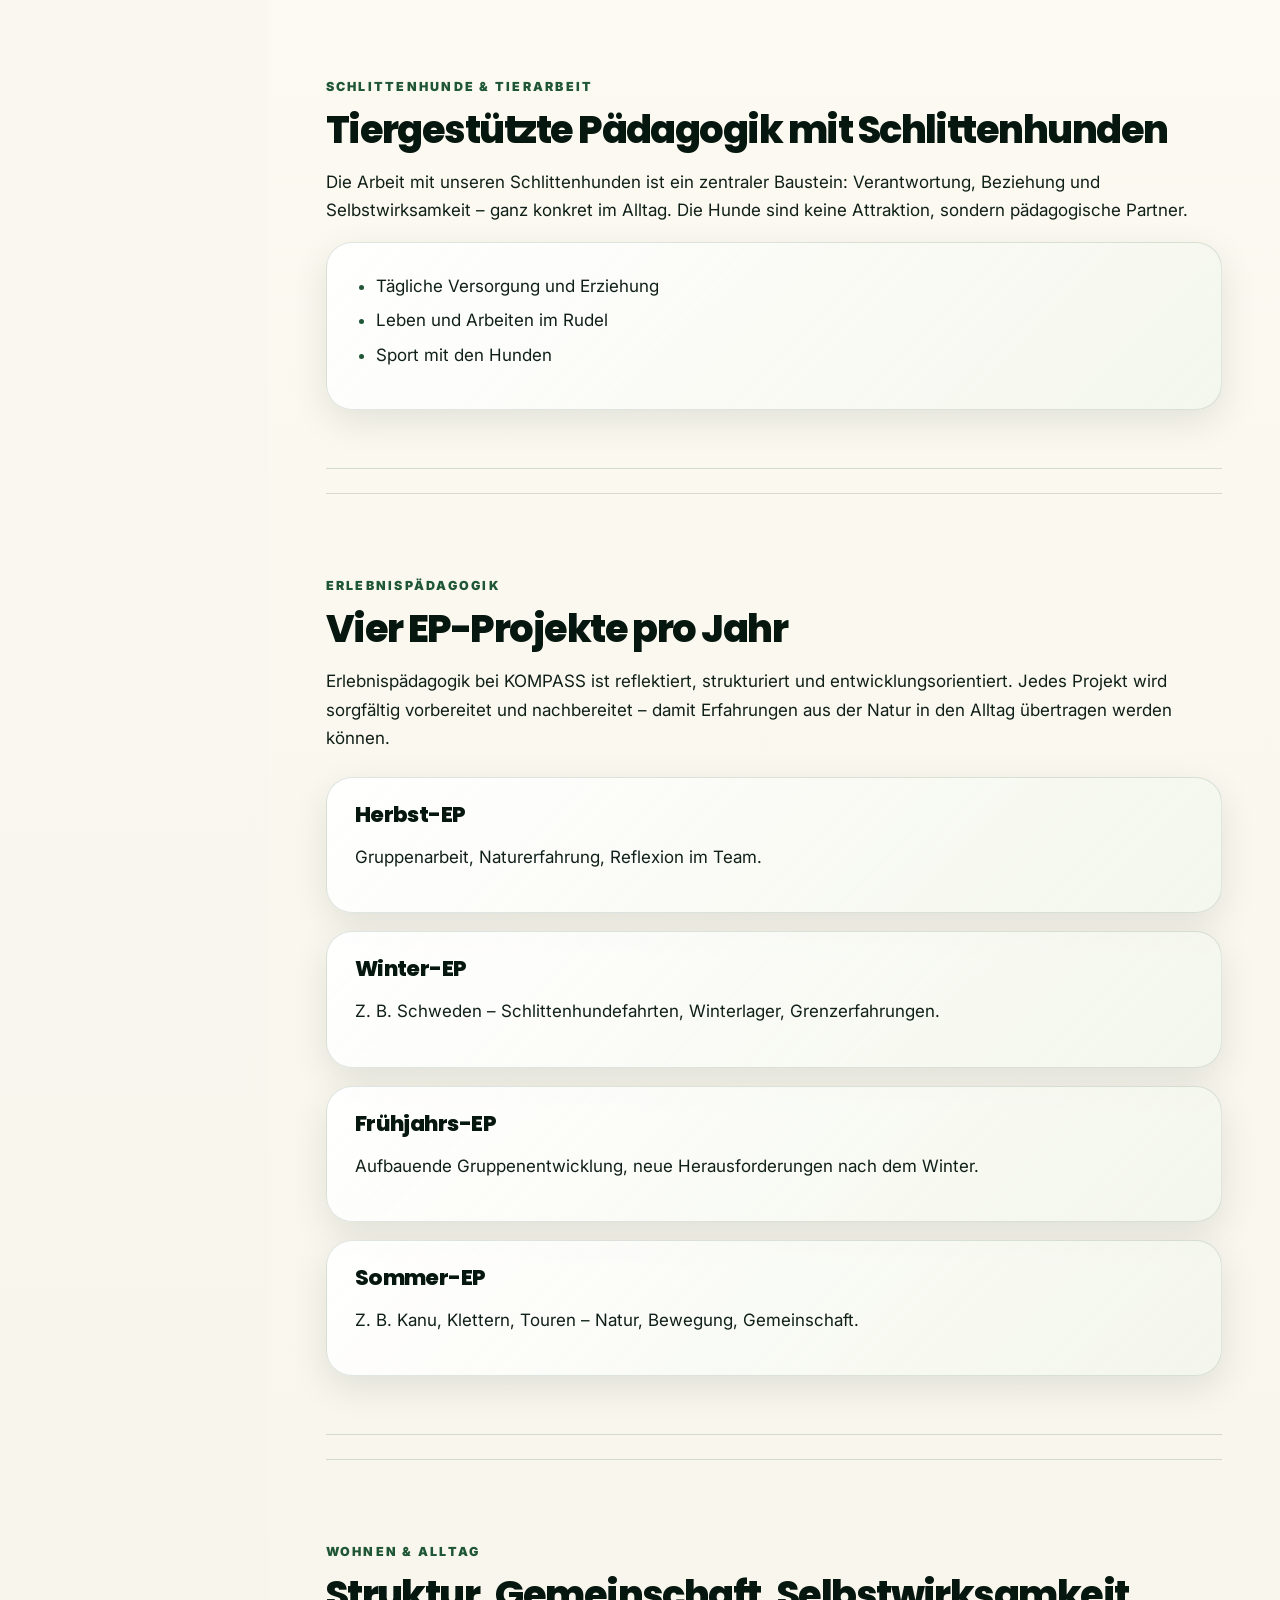
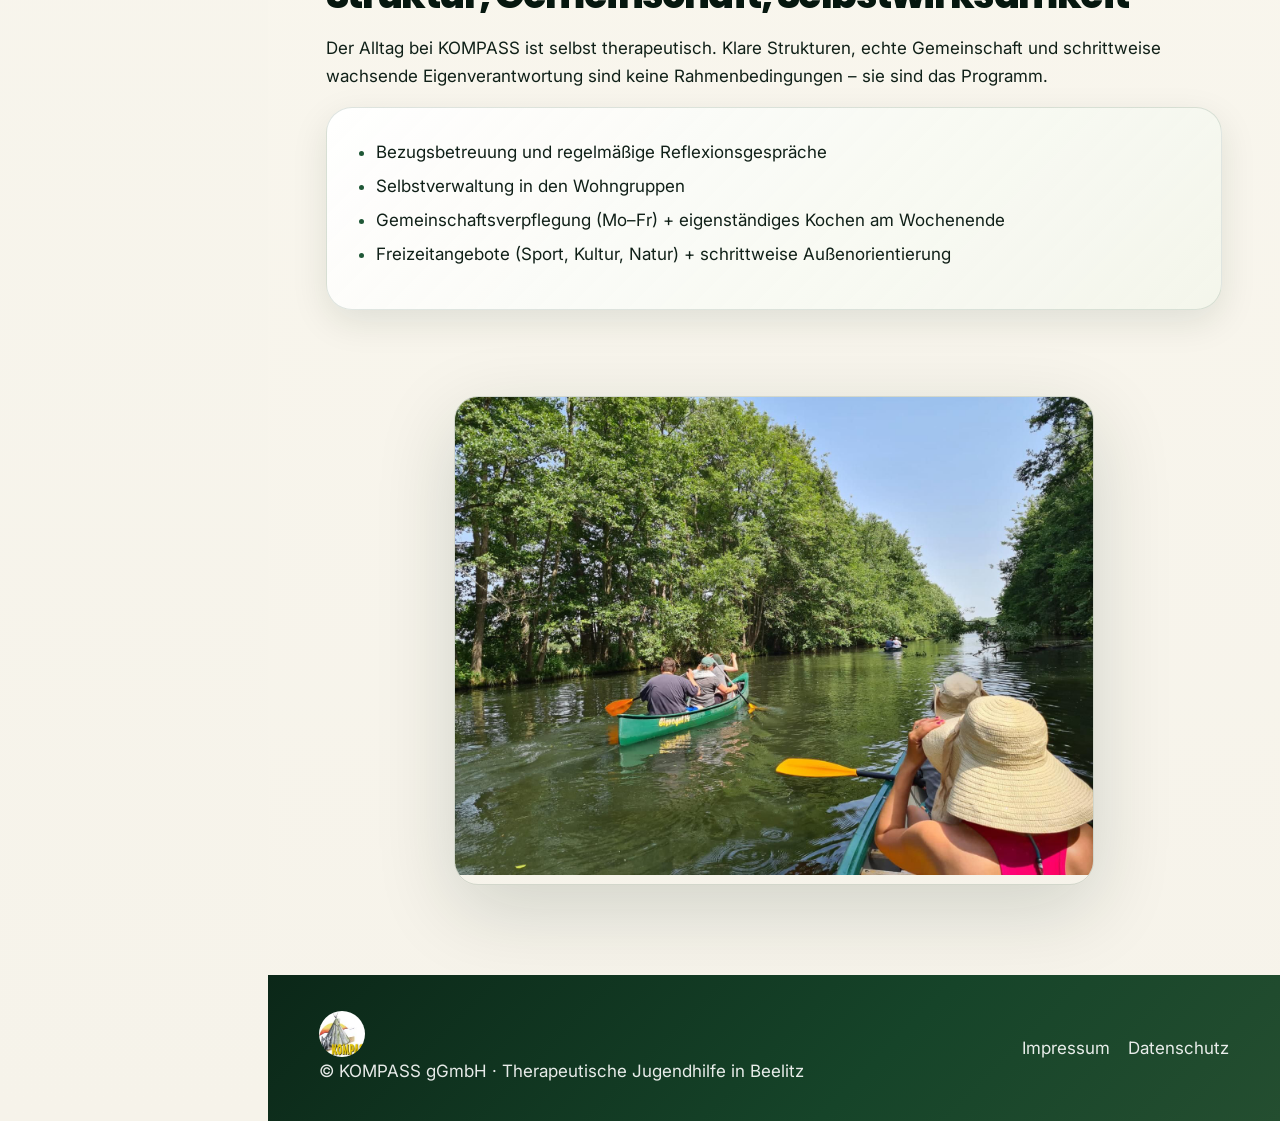
